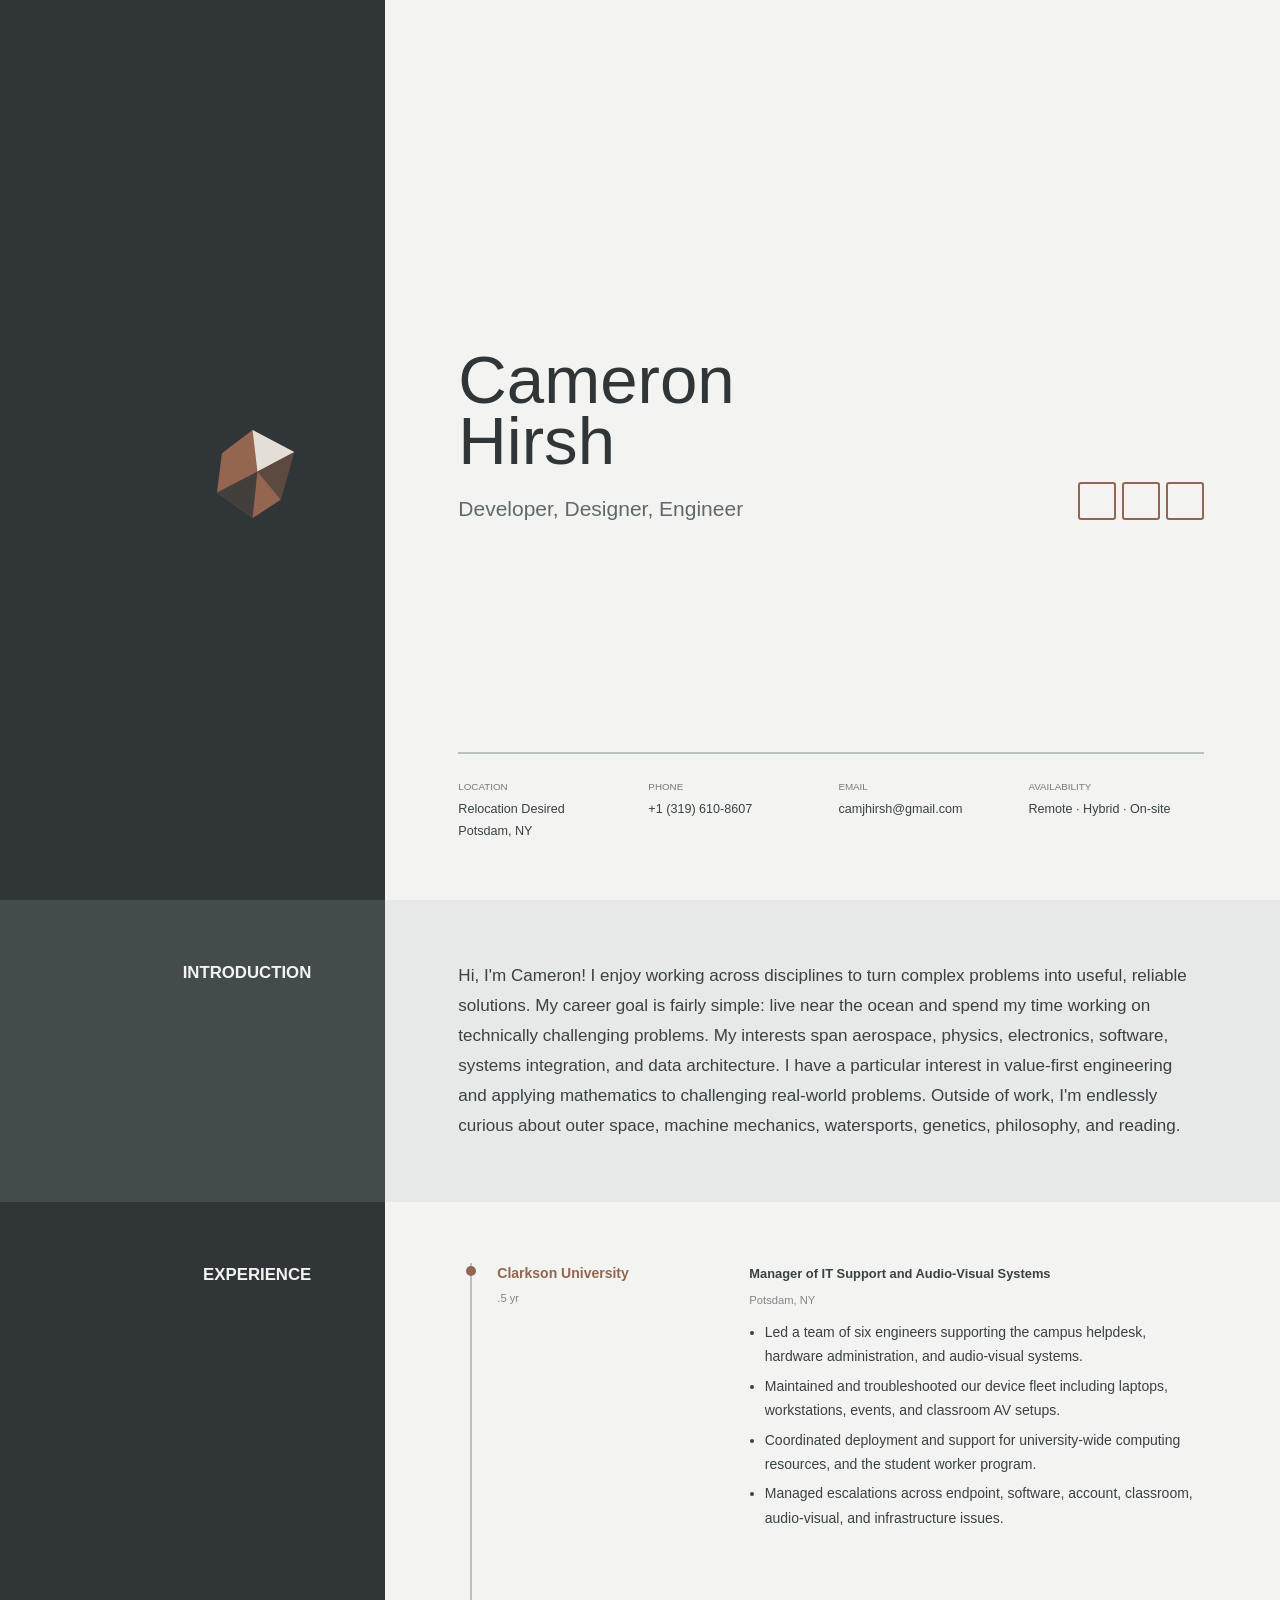
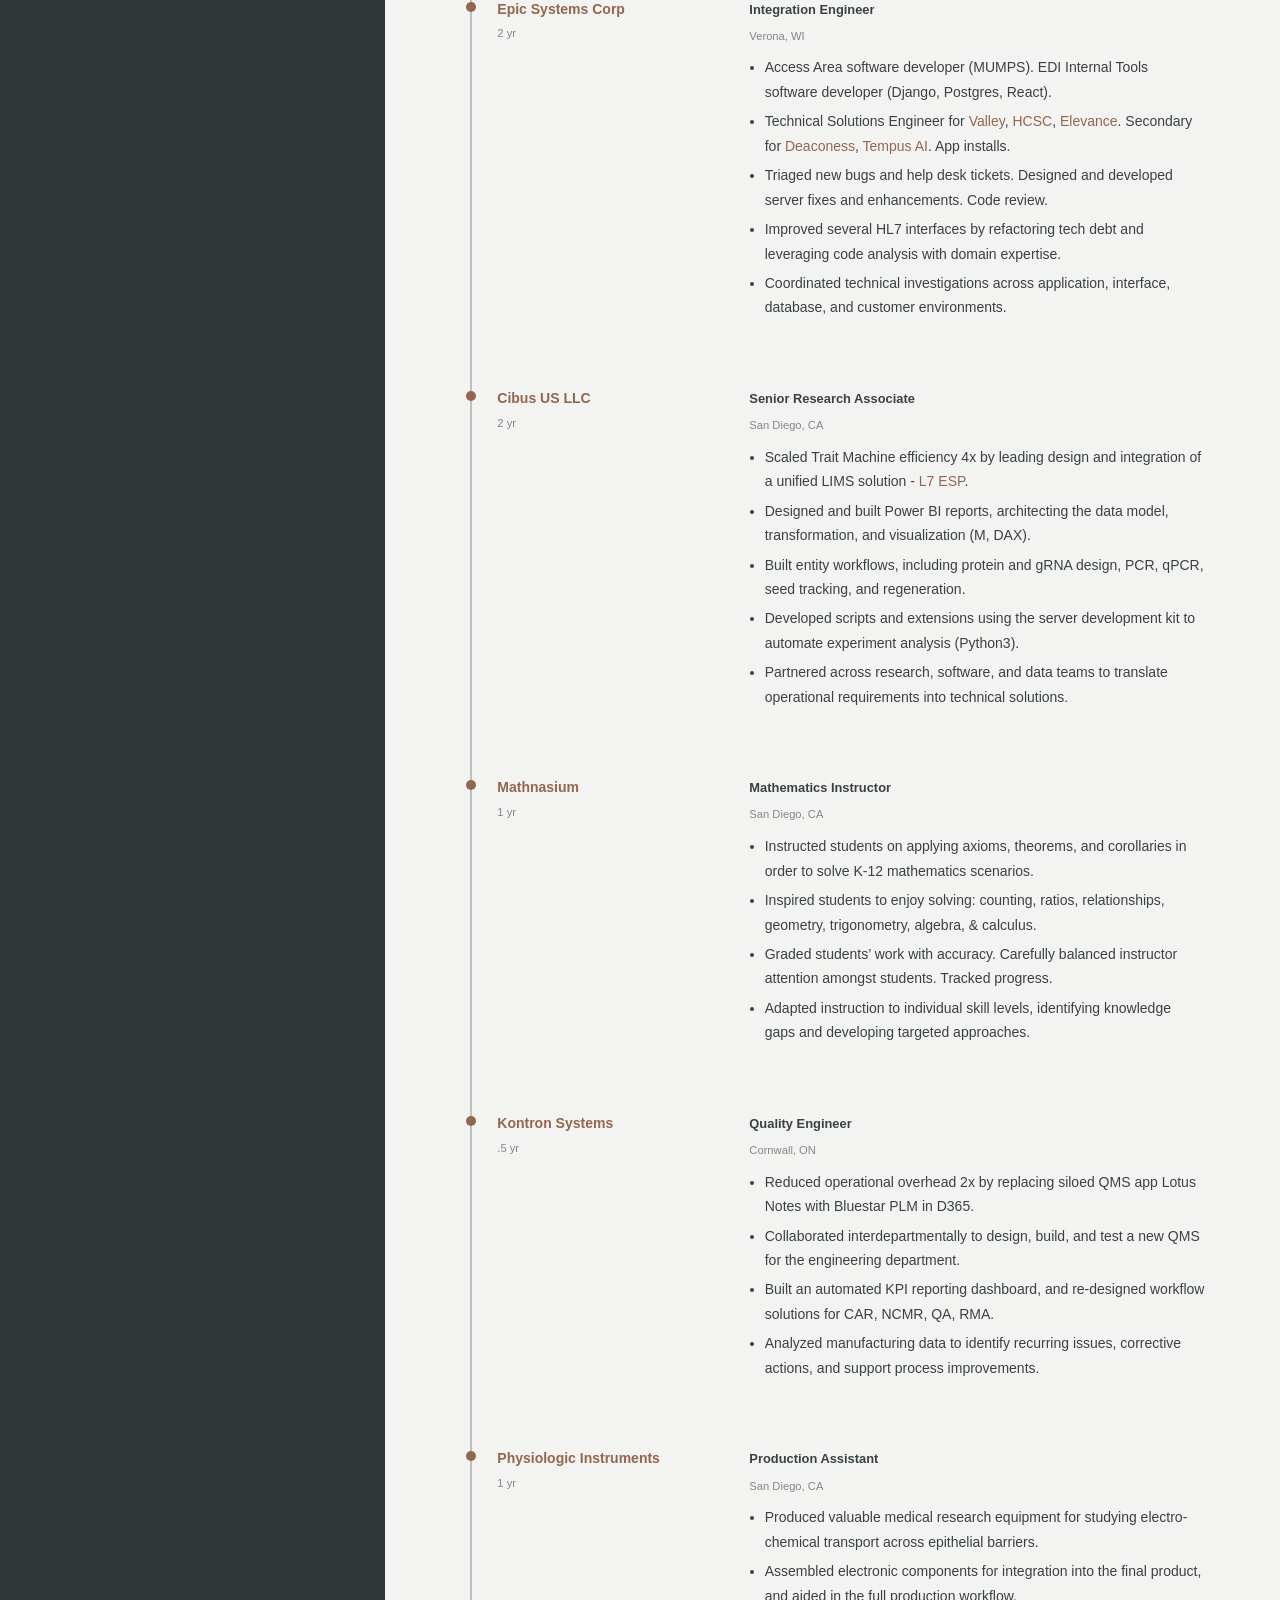
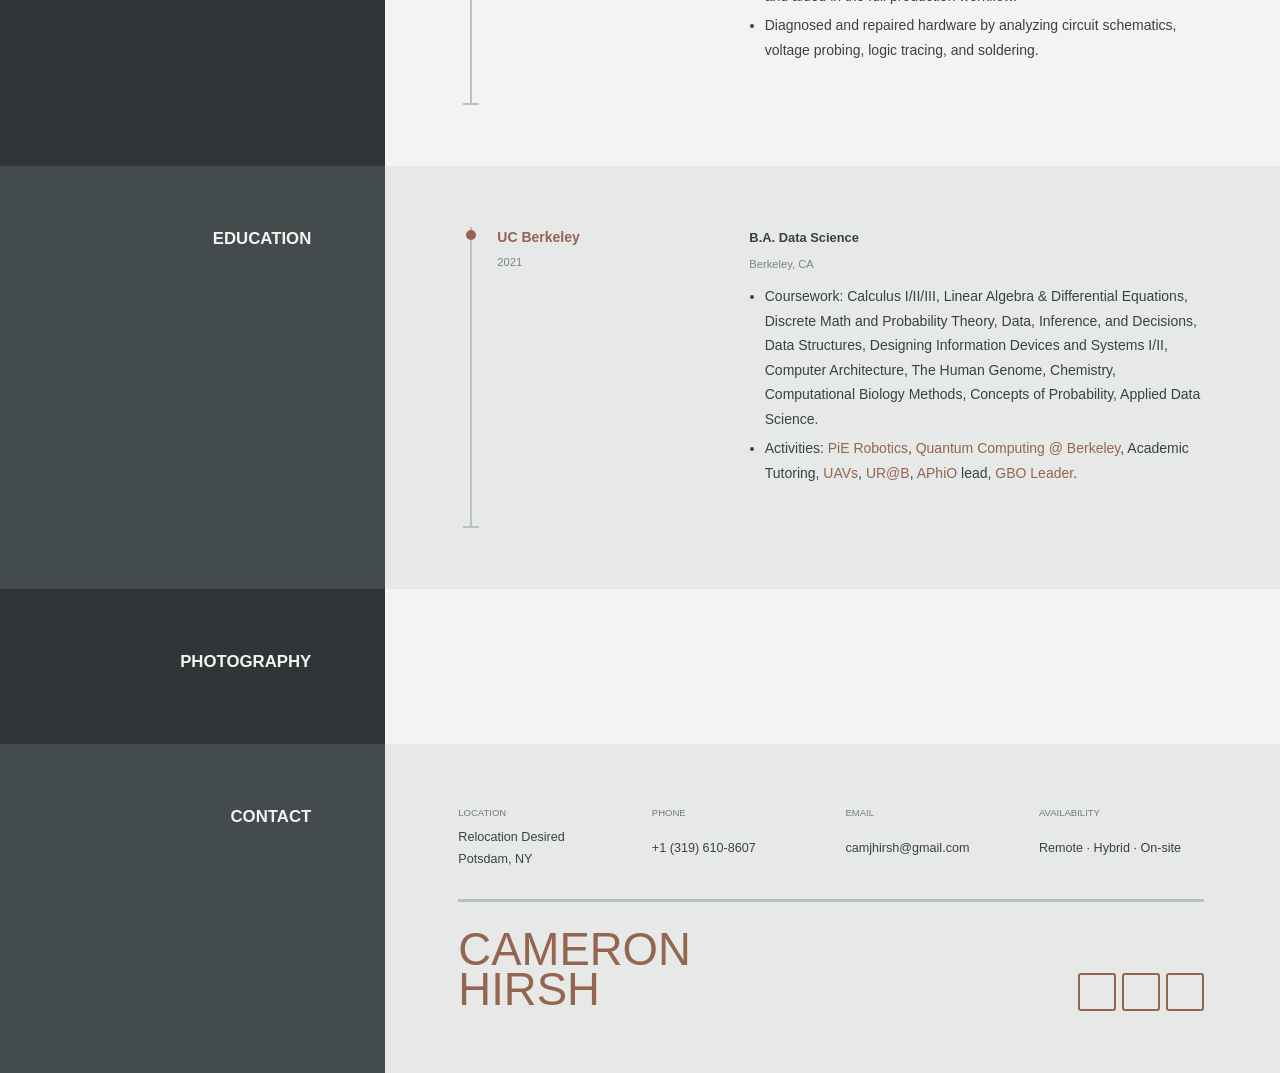
==== assets/html/gallery.html @ 66563b84 "refactor and restructure the codebase to simplify and streamline the repo layout" ====
<!doctype html>
<html lang="en">
    <head>
        <meta charset="utf-8">
        <meta name="viewport" content="width=device-width, initial-scale=1">
        <meta http-equiv="refresh" content="0; url=../../index.html#photography">
        <meta name="description" content="Photography | Cameron Hirsh">
        <title>Photography | Cameron Hirsh</title>

        <link href="https://fonts.googleapis.com/css?family=Lato:300,400,700,900&display=swap" rel="stylesheet">
        <link rel="stylesheet" href="../plugins/font-awesome/css/fontawesome.min.css">
        <link rel="stylesheet" href="../plugins/font-awesome/css/solid.min.css">
        <link rel="stylesheet" href="../plugins/nivo-lightbox/nivo-lightbox.css">
        <link rel="stylesheet" href="../plugins/nivo-lightbox/themes/default/default.css">
        <link rel="stylesheet" href="../css/style.css">

        <script src="../js/jquery.min.js"></script>
        <script src="../js/dense.js"></script>
        <script src="../plugins/nivo-lightbox/nivo-lightbox.min.js"></script>
        <script src="../js/scrollreveal.min.js"></script>
        <script src="../js/main.js"></script>
    </head>

    <body>
        <p><a href="../../index.html#photography">View the photos on the main page.</a></p>
        <!-- The standalone gallery is retired; photos now appear on the main page.
        <div class="c-preloader  js-preloader">
            <div class="c-preloader__spinner  t-preloader__spinner"></div>
        </div>

        <main class="c-main-container  js-main-container">
            <header class="c-gallery__header">
                <div class="c-gallery__header-inner">
                    <a href="../../index.html" class="a-header  c-gallery__back" data-page-transition aria-label="Back to main page" title="Back to main page">
                        <i class="fas fa-arrow-left" aria-hidden="true"></i>
                    </a>
                    <h1 class="a-header  c-gallery__title">Photo Gallery</h1>
                </div>
            </header>

            <div class="c-gallery__body">
                <div class="c-gallery__grid">
                </div>
                <hr class="c-gallery__divider">
            </div>
        </main>
        <script>
            (function() {
                var gallery = document.querySelector('.c-gallery__grid');
                var photoNumber = 1;

                function loadNextPhoto() {
                    var source = '../images/' + photoNumber + '.jpg';
                    var image = new Image();

                    image.onload = function() {
                        var figure = document.createElement('figure');
                        var link = document.createElement('a');

                        figure.className = 'a-gallery  c-gallery__photo';
                        link.className = 'js-lightbox';
                        link.href = source;
                        link.setAttribute('data-lightbox-gallery', 'portfolio');
                        image.alt = 'Photo ' + photoNumber;
                        image.width = 1800;
                        image.height = 1200;
                        image.loading = 'lazy';

                        link.appendChild(image);
                        figure.appendChild(link);
                        gallery.appendChild(figure);

                        photoNumber++;
                        loadNextPhoto();
                    };

                    image.onerror = function() {
                        setup_nivo_lightbox();
                    };

                    image.src = source;
                }

                loadNextPhoto();
            })();
        </script>
        -->
    </body>
</html>
---- assets/css/style.css ----
﻿@charset "UTF-8";
/*! normalize.css v3.0.3 | MIT License | github.com/necolas/normalize.css */
/**
 * 1. Set default font family to sans-serif.
 * 2. Prevent iOS and IE text size adjust after device orientation change,
 *    without disabling user zoom.
 */
html {
  font-family: sans-serif;
  /* 1 */
  -ms-text-size-adjust: 100%;
  /* 2 */
  -webkit-text-size-adjust: 100%;
  /* 2 */
}

/**
 * Remove default margin.
 */
body {
  margin: 0;
}

/* HTML5 display definitions
   ========================================================================== */
/**
 * Correct `block` display not defined for any HTML5 element in IE 8/9.
 * Correct `block` display not defined for `details` or `summary` in IE 10/11
 * and Firefox.
 * Correct `block` display not defined for `main` in IE 11.
 */
article,
aside,
details,
figcaption,
figure,
footer,
header,
main,
menu,
nav,
section,
summary {
  display: block;
}

/**
 * 1. Correct `inline-block` display not defined in IE 8/9.
 * 2. Normalize vertical alignment of `progress` in Chrome, Firefox, and Opera.
 */
audio,
canvas,
progress,
video {
  display: inline-block;
  /* 1 */
  vertical-align: baseline;
  /* 2 */
}

/**
 * Prevent modern browsers from displaying `audio` without controls.
 * Remove excess height in iOS 5 devices.
 */
audio:not([controls]) {
  display: none;
  height: 0;
}

/**
 * Address `[hidden]` styling not present in IE 8/9/10.
 * Hide the `template` element in IE 8/9/10/11, Safari, and Firefox < 22.
 */
[hidden],
template {
  display: none;
}

/* Links
   ========================================================================== */
/**
 * Remove the gray background color from active links in IE 10.
 */
a {
  background-color: transparent;
}

/**
 * Improve readability of focused elements when they are also in an
 * active/hover state.
 */
a:active,
a:hover {
  outline: 0;
}

/* Text-level semantics
   ========================================================================== */
/**
 * Address styling not present in IE 8/9/10/11, Safari, and Chrome.
 */
abbr[title] {
  border-bottom: 1px dotted;
}

/**
 * Address style set to `bolder` in Firefox 4+, Safari, and Chrome.
 */
b,
strong {
  font-weight: bold;
}

/**
 * Address styling not present in Safari and Chrome.
 */
dfn {
  font-style: italic;
}

/**
 * Address variable `h1` font-size and margin within `section` and `article`
 * contexts in Firefox 4+, Safari, and Chrome.
 */
h1 {
  font-size: 2em;
  margin: 0.67em 0;
}

/**
 * Address styling not present in IE 8/9.
 */
mark {
  background: #ff0;
  color: #000;
}

/**
 * Address inconsistent and variable font size in all browsers.
 */
small {
  font-size: 80%;
}

/**
 * Prevent `sub` and `sup` affecting `line-height` in all browsers.
 */
sub,
sup {
  font-size: 75%;
  line-height: 0;
  position: relative;
  vertical-align: baseline;
}

sup {
  top: -0.5em;
}

sub {
  bottom: -0.25em;
}

/* Embedded content
   ========================================================================== */
/**
 * Remove border when inside `a` element in IE 8/9/10.
 */
img {
  border: 0;
}

/**
 * Correct overflow not hidden in IE 9/10/11.
 */
svg:not(:root) {
  overflow: hidden;
}

/* Grouping content
   ========================================================================== */
/**
 * Address margin not present in IE 8/9 and Safari.
 */
figure {
  margin: 1em 40px;
}

/**
 * Address differences between Firefox and other browsers.
 */
hr {
  box-sizing: content-box;
  height: 0;
}

/**
 * Contain overflow in all browsers.
 */
pre {
  overflow: auto;
}

/**
 * Address odd `em`-unit font size rendering in all browsers.
 */
code,
kbd,
pre,
samp {
  font-family: monospace, monospace;
  font-size: 1em;
}

/* Forms
   ========================================================================== */
/**
 * Known limitation: by default, Chrome and Safari on OS X allow very limited
 * styling of `select`, unless a `border` property is set.
 */
/**
 * 1. Correct color not being inherited.
 *    Known issue: affects color of disabled elements.
 * 2. Correct font properties not being inherited.
 * 3. Address margins set differently in Firefox 4+, Safari, and Chrome.
 */
button,
input,
optgroup,
select,
textarea {
  color: inherit;
  /* 1 */
  font: inherit;
  /* 2 */
  margin: 0;
  /* 3 */
}

/**
 * Address `overflow` set to `hidden` in IE 8/9/10/11.
 */
button {
  overflow: visible;
}

/**
 * Address inconsistent `text-transform` inheritance for `button` and `select`.
 * All other form control elements do not inherit `text-transform` values.
 * Correct `button` style inheritance in Firefox, IE 8/9/10/11, and Opera.
 * Correct `select` style inheritance in Firefox.
 */
button,
select {
  text-transform: none;
}

/**
 * 1. Avoid the WebKit bug in Android 4.0.* where (2) destroys native `audio`
 *    and `video` controls.
 * 2. Correct inability to style clickable `input` types in iOS.
 * 3. Improve usability and consistency of cursor style between image-type
 *    `input` and others.
 */
button,
html input[type="button"],
input[type="reset"],
input[type="submit"] {
  -webkit-appearance: button;
  /* 2 */
  cursor: pointer;
  /* 3 */
}

/**
 * Re-set default cursor for disabled elements.
 */
button[disabled],
html input[disabled] {
  cursor: default;
}

/**
 * Remove inner padding and border in Firefox 4+.
 */
button::-moz-focus-inner,
input::-moz-focus-inner {
  border: 0;
  padding: 0;
}

/**
 * Address Firefox 4+ setting `line-height` on `input` using `!important` in
 * the UA stylesheet.
 */
input {
  line-height: normal;
}

/**
 * It's recommended that you don't attempt to style these elements.
 * Firefox's implementation doesn't respect box-sizing, padding, or width.
 *
 * 1. Address box sizing set to `content-box` in IE 8/9/10.
 * 2. Remove excess padding in IE 8/9/10.
 */
input[type="checkbox"],
input[type="radio"] {
  box-sizing: border-box;
  /* 1 */
  padding: 0;
  /* 2 */
}

/**
 * Fix the cursor style for Chrome's increment/decrement buttons. For certain
 * `font-size` values of the `input`, it causes the cursor style of the
 * decrement button to change from `default` to `text`.
 */
input[type="number"]::-webkit-inner-spin-button,
input[type="number"]::-webkit-outer-spin-button {
  height: auto;
}

/**
 * 1. Address `appearance` set to `searchfield` in Safari and Chrome.
 * 2. Address `box-sizing` set to `border-box` in Safari and Chrome.
 */
input[type="search"] {
  -webkit-appearance: textfield;
  /* 1 */
  box-sizing: content-box;
  /* 2 */
}

/**
 * Remove inner padding and search cancel button in Safari and Chrome on OS X.
 * Safari (but not Chrome) clips the cancel button when the search input has
 * padding (and `textfield` appearance).
 */
input[type="search"]::-webkit-search-cancel-button,
input[type="search"]::-webkit-search-decoration {
  -webkit-appearance: none;
}

/**
 * Define consistent border, margin, and padding.
 */
fieldset {
  border: 1px solid #c0c0c0;
  margin: 0 2px;
  padding: 0.35em 0.625em 0.75em;
}

/**
 * 1. Correct `color` not being inherited in IE 8/9/10/11.
 * 2. Remove padding so people aren't caught out if they zero out fieldsets.
 */
legend {
  border: 0;
  /* 1 */
  padding: 0;
  /* 2 */
}

/**
 * Remove default vertical scrollbar in IE 8/9/10/11.
 */
textarea {
  overflow: auto;
}

/**
 * Don't inherit the `font-weight` (applied by a rule above).
 * NOTE: the default cannot safely be changed in Chrome and Safari on OS X.
 */
optgroup {
  font-weight: bold;
}

/* Tables
   ========================================================================== */
/**
 * Remove most spacing between table cells.
 */
table {
  border-collapse: collapse;
  border-spacing: 0;
}

td,
th {
  padding: 0;
}

body,
h1, h2, h3, h4, h5, h6,
p,
blockquote,
pre,
dl, dd,
ol, ul,
form, fieldset, legend,
figure,
table, th, td, caption,
hr {
  margin: 0;
  padding: 0;
}

abbr[title],
dfn[title] {
  cursor: help;
}

address {
  font-style: normal;
}

ol ol,
ul ul,
ol ul,
ul ol {
  margin-bottom: 0;
}

img {
  font-style: italic;
  vertical-align: middle;
}

label {
  display: inline-block;
}

input,
button,
select,
textarea {
  line-height: inherit;
  border-radius: 0;
}

textarea {
  resize: vertical;
}

fieldset {
  min-width: 0;
  border: 0;
}

legend {
  display: block;
  width: 100%;
  line-height: inherit;
}

input[type="search"] {
  box-sizing: inherit;
  -webkit-appearance: none;
}

html {
  box-sizing: border-box;
}

*,
*::before,
*::after {
  box-sizing: inherit;
}

h1, h2, h3, h4, h5, h6,
p,
ul, ol,
dl,
blockquote,
address,
hr,
table,
fieldset,
figure,
pre,
.c-progress-bar {
  margin-bottom: 0.55rem;
}

html {
  font-size: 14px;
  min-height: 100%;
  -webkit-text-size-adjust: 100%;
  -ms-text-size-adjust: 100%;
  -moz-osx-font-smoothing: grayscale;
  -webkit-font-smoothing: antialiased;
}

body {
  font-size: 1rem;
  font-family: Lato, "Helvetica Neue", Helvetica, Arial, sans-serif;
  line-height: 1.75;
  color: #333;
  background: #fff;
}

html,
body {
  height: 100%;
}

body {
  font-weight: 400;
  -webkit-font-smoothing: subpixel-antialiased;
}

h1,
h2,
h3, .c-number,
h4,
h5,
h6 {
  font-family: Lato, "Helvetica Neue", Helvetica, Arial, sans-serif;
  font-weight: 600;
}

h1 small,
h2 small,
h3 small, .c-number small,
h4 small,
h5 small,
h6 small {
  font-weight: 400;
  font-size: .7em;
}

h2,
h3, .c-number {
  font-size: 1.2rem;
  line-height: 1.45;
  text-transform: uppercase;
}

a {
  text-decoration: none;
}

hr {
  height: 2px;
  color: #ccc;
  background: #ccc;
  font-size: 0;
  border: 0;
}

[dir=rtl] ul, [dir=rtl]
ol, [dir=rtl]
dd {
  margin-right: 3.5rem;
}

img {
  max-width: 100%;
}

img[width],
img[height] {
  max-width: none;
}

.o-list-bare,
.c-social-buttons,
.c-clients {
  margin-left: 0;
  padding: 0;
  list-style: none;
}

[dir=rtl] .o-list-bare,
[dir=rtl] .c-social-buttons,
[dir=rtl] .c-clients {
  margin-right: 0;
}

.o-list-inline {
  margin-left: 0;
  padding: 0;
  list-style: none;
}

.o-list-inline > li {
  display: inline-block;
}

[dir=rtl] .o-list-inline {
  margin-right: 0;
}

.o-media {
  display: -ms-flexbox;
  display: flex;
  -ms-flex-align: start;
      align-items: flex-start;
}

.o-media__figure {
  margin-right: 1rem;
}

.o-media__body {
  -ms-flex: 1;
      flex: 1;
}

.o-media__body,
.o-media__body :last-child {
  margin-bottom: 0;
}

.o-media--reverse > .o-media__figure {
  -ms-flex-order: 1;
      order: 1;
  margin-left: 1rem;
  margin-right: 0;
}

.o-media--flush > .o-media__figure {
  margin-left: 0;
  margin-right: 0;
}

.o-media__block > .o-media__figure {
  margin-left: 0;
  margin-right: 0;
  width: 2.8rem;
}

.o-container {
  max-width: 1276px;
  margin: 0 auto;
}

.o-content {
  padding-bottom: 1.75rem;
}

.o-content__body,
.o-content__body :last-child {
  margin-bottom: 0;
  text-transform: none;
}

@media (min-width: 760px) {
  .o-content {
    padding-bottom: 1.75rem;
  }
}

@media (min-width: 1200px) {
  .o-content {
    padding-bottom: 2.7125rem;
  }
}

.o-grid {
  display: -ms-flexbox;
  display: flex;
  -ms-flex-flow: row wrap;
      flex-flow: row wrap;
  margin-right: -3.5rem;
  position: relative;
}

.o-grid--gallery {
  margin-right: -1.75rem;
  margin-bottom: -1.75rem;
}

.o-grid--gallery [class*="o-grid__col"] {
  padding-right: 1.75rem;
  margin-bottom: 1.75rem;
}

[class*="o-grid__col"] {
  width: 100%;
  padding-right: 3.5rem;
  margin-bottom: 0;
}

.o-grid__col-xs-1 {
  -ms-flex: 0 0 auto;
      flex: 0 0 auto;
  width: calc(99.999999% * 0.08333);
}

.o-grid__col-xs-1:nth-child(1n){
  margin-right: 0;
  margin-left: 0;
}

.o-grid__col-xs-1:last-child{
  margin-right: 0;
}

.o-grid__col-xs-1:nth-child(0n){
  margin-right: 0;
  margin-left: auto;
}

.o-grid__col-xs-2 {
  -ms-flex: 0 0 auto;
      flex: 0 0 auto;
  width: calc(99.999999% * 0.16667);
}

.o-grid__col-xs-2:nth-child(1n){
  margin-right: 0;
  margin-left: 0;
}

.o-grid__col-xs-2:last-child{
  margin-right: 0;
}

.o-grid__col-xs-2:nth-child(0n){
  margin-right: 0;
  margin-left: auto;
}

.o-grid__col-xs-3 {
  -ms-flex: 0 0 auto;
      flex: 0 0 auto;
  width: calc(99.999999% * 0.25);
}

.o-grid__col-xs-3:nth-child(1n){
  margin-right: 0;
  margin-left: 0;
}

.o-grid__col-xs-3:last-child{
  margin-right: 0;
}

.o-grid__col-xs-3:nth-child(0n){
  margin-right: 0;
  margin-left: auto;
}

.o-grid__col-xs-4 {
  -ms-flex: 0 0 auto;
      flex: 0 0 auto;
  width: calc(99.999999% * 0.33333);
}

.o-grid__col-xs-4:nth-child(1n){
  margin-right: 0;
  margin-left: 0;
}

.o-grid__col-xs-4:last-child{
  margin-right: 0;
}

.o-grid__col-xs-4:nth-child(0n){
  margin-right: 0;
  margin-left: auto;
}

.o-grid__col-xs-5 {
  -ms-flex: 0 0 auto;
      flex: 0 0 auto;
  width: calc(99.999999% * 0.41667);
}

.o-grid__col-xs-5:nth-child(1n){
  margin-right: 0;
  margin-left: 0;
}

.o-grid__col-xs-5:last-child{
  margin-right: 0;
}

.o-grid__col-xs-5:nth-child(0n){
  margin-right: 0;
  margin-left: auto;
}

.o-grid__col-xs-6 {
  -ms-flex: 0 0 auto;
      flex: 0 0 auto;
  width: calc(99.999999% * 0.5);
}

.o-grid__col-xs-6:nth-child(1n){
  margin-right: 0;
  margin-left: 0;
}

.o-grid__col-xs-6:last-child{
  margin-right: 0;
}

.o-grid__col-xs-6:nth-child(0n){
  margin-right: 0;
  margin-left: auto;
}

.o-grid__col-xs-7 {
  -ms-flex: 0 0 auto;
      flex: 0 0 auto;
  width: calc(99.999999% * 0.58333);
}

.o-grid__col-xs-7:nth-child(1n){
  margin-right: 0;
  margin-left: 0;
}

.o-grid__col-xs-7:last-child{
  margin-right: 0;
}

.o-grid__col-xs-7:nth-child(0n){
  margin-right: 0;
  margin-left: auto;
}

.o-grid__col-xs-8 {
  -ms-flex: 0 0 auto;
      flex: 0 0 auto;
  width: calc(99.999999% * 0.66667);
}

.o-grid__col-xs-8:nth-child(1n){
  margin-right: 0;
  margin-left: 0;
}

.o-grid__col-xs-8:last-child{
  margin-right: 0;
}

.o-grid__col-xs-8:nth-child(0n){
  margin-right: 0;
  margin-left: auto;
}

.o-grid__col-xs-9 {
  -ms-flex: 0 0 auto;
      flex: 0 0 auto;
  width: calc(99.999999% * 0.75);
}

.o-grid__col-xs-9:nth-child(1n){
  margin-right: 0;
  margin-left: 0;
}

.o-grid__col-xs-9:last-child{
  margin-right: 0;
}

.o-grid__col-xs-9:nth-child(0n){
  margin-right: 0;
  margin-left: auto;
}

.o-grid__col-xs-10 {
  -ms-flex: 0 0 auto;
      flex: 0 0 auto;
  width: calc(99.999999% * 0.83333);
}

.o-grid__col-xs-10:nth-child(1n){
  margin-right: 0;
  margin-left: 0;
}

.o-grid__col-xs-10:last-child{
  margin-right: 0;
}

.o-grid__col-xs-10:nth-child(0n){
  margin-right: 0;
  margin-left: auto;
}

.o-grid__col-xs-11 {
  -ms-flex: 0 0 auto;
      flex: 0 0 auto;
  width: calc(99.999999% * 0.91667);
}

.o-grid__col-xs-11:nth-child(1n){
  margin-right: 0;
  margin-left: 0;
}

.o-grid__col-xs-11:last-child{
  margin-right: 0;
}

.o-grid__col-xs-11:nth-child(0n){
  margin-right: 0;
  margin-left: auto;
}

.o-grid__col-xs-12 {
  -ms-flex: 0 0 auto;
      flex: 0 0 auto;
  width: calc(99.999999% * 1);
}

.o-grid__col-xs-12:nth-child(1n){
  margin-right: 0;
  margin-left: 0;
}

.o-grid__col-xs-12:last-child{
  margin-right: 0;
}

.o-grid__col-xs-12:nth-child(0n){
  margin-right: 0;
  margin-left: auto;
}

@media (min-width: 600px) {
  .o-grid__col-sm-1 {
    -ms-flex: 0 0 auto;
        flex: 0 0 auto;
    width: calc(99.999999% * 0.08333);
  }
  .o-grid__col-sm-1:nth-child(1n){
    margin-right: 0;
    margin-left: 0;
  }
  .o-grid__col-sm-1:last-child{
    margin-right: 0;
  }
  .o-grid__col-sm-1:nth-child(0n){
    margin-right: 0;
    margin-left: auto;
  }
  .o-grid__col-sm-2 {
    -ms-flex: 0 0 auto;
        flex: 0 0 auto;
    width: calc(99.999999% * 0.16667);
  }
  .o-grid__col-sm-2:nth-child(1n){
    margin-right: 0;
    margin-left: 0;
  }
  .o-grid__col-sm-2:last-child{
    margin-right: 0;
  }
  .o-grid__col-sm-2:nth-child(0n){
    margin-right: 0;
    margin-left: auto;
  }
  .o-grid__col-sm-3 {
    -ms-flex: 0 0 auto;
        flex: 0 0 auto;
    width: calc(99.999999% * 0.25);
  }
  .o-grid__col-sm-3:nth-child(1n){
    margin-right: 0;
    margin-left: 0;
  }
  .o-grid__col-sm-3:last-child{
    margin-right: 0;
  }
  .o-grid__col-sm-3:nth-child(0n){
    margin-right: 0;
    margin-left: auto;
  }
  .o-grid__col-sm-4 {
    -ms-flex: 0 0 auto;
        flex: 0 0 auto;
    width: calc(99.999999% * 0.33333);
  }
  .o-grid__col-sm-4:nth-child(1n){
    margin-right: 0;
    margin-left: 0;
  }
  .o-grid__col-sm-4:last-child{
    margin-right: 0;
  }
  .o-grid__col-sm-4:nth-child(0n){
    margin-right: 0;
    margin-left: auto;
  }
  .o-grid__col-sm-5 {
    -ms-flex: 0 0 auto;
        flex: 0 0 auto;
    width: calc(99.999999% * 0.41667);
  }
  .o-grid__col-sm-5:nth-child(1n){
    margin-right: 0;
    margin-left: 0;
  }
  .o-grid__col-sm-5:last-child{
    margin-right: 0;
  }
  .o-grid__col-sm-5:nth-child(0n){
    margin-right: 0;
    margin-left: auto;
  }
  .o-grid__col-sm-6 {
    -ms-flex: 0 0 auto;
        flex: 0 0 auto;
    width: calc(99.999999% * 0.5);
  }
  .o-grid__col-sm-6:nth-child(1n){
    margin-right: 0;
    margin-left: 0;
  }
  .o-grid__col-sm-6:last-child{
    margin-right: 0;
  }
  .o-grid__col-sm-6:nth-child(0n){
    margin-right: 0;
    margin-left: auto;
  }
  .o-grid__col-sm-7 {
    -ms-flex: 0 0 auto;
        flex: 0 0 auto;
    width: calc(99.999999% * 0.58333);
  }
  .o-grid__col-sm-7:nth-child(1n){
    margin-right: 0;
    margin-left: 0;
  }
  .o-grid__col-sm-7:last-child{
    margin-right: 0;
  }
  .o-grid__col-sm-7:nth-child(0n){
    margin-right: 0;
    margin-left: auto;
  }
  .o-grid__col-sm-8 {
    -ms-flex: 0 0 auto;
        flex: 0 0 auto;
    width: calc(99.999999% * 0.66667);
  }
  .o-grid__col-sm-8:nth-child(1n){
    margin-right: 0;
    margin-left: 0;
  }
  .o-grid__col-sm-8:last-child{
    margin-right: 0;
  }
  .o-grid__col-sm-8:nth-child(0n){
    margin-right: 0;
    margin-left: auto;
  }
  .o-grid__col-sm-9 {
    -ms-flex: 0 0 auto;
        flex: 0 0 auto;
    width: calc(99.999999% * 0.75);
  }
  .o-grid__col-sm-9:nth-child(1n){
    margin-right: 0;
    margin-left: 0;
  }
  .o-grid__col-sm-9:last-child{
    margin-right: 0;
  }
  .o-grid__col-sm-9:nth-child(0n){
    margin-right: 0;
    margin-left: auto;
  }
  .o-grid__col-sm-10 {
    -ms-flex: 0 0 auto;
        flex: 0 0 auto;
    width: calc(99.999999% * 0.83333);
  }
  .o-grid__col-sm-10:nth-child(1n){
    margin-right: 0;
    margin-left: 0;
  }
  .o-grid__col-sm-10:last-child{
    margin-right: 0;
  }
  .o-grid__col-sm-10:nth-child(0n){
    margin-right: 0;
    margin-left: auto;
  }
  .o-grid__col-sm-11 {
    -ms-flex: 0 0 auto;
        flex: 0 0 auto;
    width: calc(99.999999% * 0.91667);
  }
  .o-grid__col-sm-11:nth-child(1n){
    margin-right: 0;
    margin-left: 0;
  }
  .o-grid__col-sm-11:last-child{
    margin-right: 0;
  }
  .o-grid__col-sm-11:nth-child(0n){
    margin-right: 0;
    margin-left: auto;
  }
  .o-grid__col-sm-12 {
    -ms-flex: 0 0 auto;
        flex: 0 0 auto;
    width: calc(99.999999% * 1);
  }
  .o-grid__col-sm-12:nth-child(1n){
    margin-right: 0;
    margin-left: 0;
  }
  .o-grid__col-sm-12:last-child{
    margin-right: 0;
  }
  .o-grid__col-sm-12:nth-child(0n){
    margin-right: 0;
    margin-left: auto;
  }
}

@media (min-width: 760px) {
  .o-grid__col-md-1 {
    -ms-flex: 0 0 auto;
        flex: 0 0 auto;
    width: calc(99.999999% * 0.08333);
  }
  .o-grid__col-md-1:nth-child(1n){
    margin-right: 0;
    margin-left: 0;
  }
  .o-grid__col-md-1:last-child{
    margin-right: 0;
  }
  .o-grid__col-md-1:nth-child(0n){
    margin-right: 0;
    margin-left: auto;
  }
  .o-grid__col-md-2 {
    -ms-flex: 0 0 auto;
        flex: 0 0 auto;
    width: calc(99.999999% * 0.16667);
  }
  .o-grid__col-md-2:nth-child(1n){
    margin-right: 0;
    margin-left: 0;
  }
  .o-grid__col-md-2:last-child{
    margin-right: 0;
  }
  .o-grid__col-md-2:nth-child(0n){
    margin-right: 0;
    margin-left: auto;
  }
  .o-grid__col-md-3 {
    -ms-flex: 0 0 auto;
        flex: 0 0 auto;
    width: calc(99.999999% * 0.25);
  }
  .o-grid__col-md-3:nth-child(1n){
    margin-right: 0;
    margin-left: 0;
  }
  .o-grid__col-md-3:last-child{
    margin-right: 0;
  }
  .o-grid__col-md-3:nth-child(0n){
    margin-right: 0;
    margin-left: auto;
  }
  .o-grid__col-md-4 {
    -ms-flex: 0 0 auto;
        flex: 0 0 auto;
    width: calc(99.999999% * 0.33333);
  }
  .o-grid__col-md-4:nth-child(1n){
    margin-right: 0;
    margin-left: 0;
  }
  .o-grid__col-md-4:last-child{
    margin-right: 0;
  }
  .o-grid__col-md-4:nth-child(0n){
    margin-right: 0;
    margin-left: auto;
  }
  .o-grid__col-md-5 {
    -ms-flex: 0 0 auto;
        flex: 0 0 auto;
    width: calc(99.999999% * 0.41667);
  }
  .o-grid__col-md-5:nth-child(1n){
    margin-right: 0;
    margin-left: 0;
  }
  .o-grid__col-md-5:last-child{
    margin-right: 0;
  }
  .o-grid__col-md-5:nth-child(0n){
    margin-right: 0;
    margin-left: auto;
  }
  .o-grid__col-md-6 {
    -ms-flex: 0 0 auto;
        flex: 0 0 auto;
    width: calc(99.999999% * 0.5);
  }
  .o-grid__col-md-6:nth-child(1n){
    margin-right: 0;
    margin-left: 0;
  }
  .o-grid__col-md-6:last-child{
    margin-right: 0;
  }
  .o-grid__col-md-6:nth-child(0n){
    margin-right: 0;
    margin-left: auto;
  }
  .o-grid__col-md-7 {
    -ms-flex: 0 0 auto;
        flex: 0 0 auto;
    width: calc(99.999999% * 0.58333);
  }
  .o-grid__col-md-7:nth-child(1n){
    margin-right: 0;
    margin-left: 0;
  }
  .o-grid__col-md-7:last-child{
    margin-right: 0;
  }
  .o-grid__col-md-7:nth-child(0n){
    margin-right: 0;
    margin-left: auto;
  }
  .o-grid__col-md-8 {
    -ms-flex: 0 0 auto;
        flex: 0 0 auto;
    width: calc(99.999999% * 0.66667);
  }
  .o-grid__col-md-8:nth-child(1n){
    margin-right: 0;
    margin-left: 0;
  }
  .o-grid__col-md-8:last-child{
    margin-right: 0;
  }
  .o-grid__col-md-8:nth-child(0n){
    margin-right: 0;
    margin-left: auto;
  }
  .o-grid__col-md-9 {
    -ms-flex: 0 0 auto;
        flex: 0 0 auto;
    width: calc(99.999999% * 0.75);
  }
  .o-grid__col-md-9:nth-child(1n){
    margin-right: 0;
    margin-left: 0;
  }
  .o-grid__col-md-9:last-child{
    margin-right: 0;
  }
  .o-grid__col-md-9:nth-child(0n){
    margin-right: 0;
    margin-left: auto;
  }
  .o-grid__col-md-10 {
    -ms-flex: 0 0 auto;
        flex: 0 0 auto;
    width: calc(99.999999% * 0.83333);
  }
  .o-grid__col-md-10:nth-child(1n){
    margin-right: 0;
    margin-left: 0;
  }
  .o-grid__col-md-10:last-child{
    margin-right: 0;
  }
  .o-grid__col-md-10:nth-child(0n){
    margin-right: 0;
    margin-left: auto;
  }
  .o-grid__col-md-11 {
    -ms-flex: 0 0 auto;
        flex: 0 0 auto;
    width: calc(99.999999% * 0.91667);
  }
  .o-grid__col-md-11:nth-child(1n){
    margin-right: 0;
    margin-left: 0;
  }
  .o-grid__col-md-11:last-child{
    margin-right: 0;
  }
  .o-grid__col-md-11:nth-child(0n){
    margin-right: 0;
    margin-left: auto;
  }
  .o-grid__col-md-12 {
    -ms-flex: 0 0 auto;
        flex: 0 0 auto;
    width: calc(99.999999% * 1);
  }
  .o-grid__col-md-12:nth-child(1n){
    margin-right: 0;
    margin-left: 0;
  }
  .o-grid__col-md-12:last-child{
    margin-right: 0;
  }
  .o-grid__col-md-12:nth-child(0n){
    margin-right: 0;
    margin-left: auto;
  }
}

@media (min-width: 1024px) {
  .o-grid__col-lg-1 {
    -ms-flex: 0 0 auto;
        flex: 0 0 auto;
    width: calc(99.999999% * 0.08333);
  }
  .o-grid__col-lg-1:nth-child(1n){
    margin-right: 0;
    margin-left: 0;
  }
  .o-grid__col-lg-1:last-child{
    margin-right: 0;
  }
  .o-grid__col-lg-1:nth-child(0n){
    margin-right: 0;
    margin-left: auto;
  }
  .o-grid__col-lg-2 {
    -ms-flex: 0 0 auto;
        flex: 0 0 auto;
    width: calc(99.999999% * 0.16667);
  }
  .o-grid__col-lg-2:nth-child(1n){
    margin-right: 0;
    margin-left: 0;
  }
  .o-grid__col-lg-2:last-child{
    margin-right: 0;
  }
  .o-grid__col-lg-2:nth-child(0n){
    margin-right: 0;
    margin-left: auto;
  }
  .o-grid__col-lg-3 {
    -ms-flex: 0 0 auto;
        flex: 0 0 auto;
    width: calc(99.999999% * 0.25);
  }
  .o-grid__col-lg-3:nth-child(1n){
    margin-right: 0;
    margin-left: 0;
  }
  .o-grid__col-lg-3:last-child{
    margin-right: 0;
  }
  .o-grid__col-lg-3:nth-child(0n){
    margin-right: 0;
    margin-left: auto;
  }
  .o-grid__col-lg-4 {
    -ms-flex: 0 0 auto;
        flex: 0 0 auto;
    width: calc(99.999999% * 0.33333);
  }
  .o-grid__col-lg-4:nth-child(1n){
    margin-right: 0;
    margin-left: 0;
  }
  .o-grid__col-lg-4:last-child{
    margin-right: 0;
  }
  .o-grid__col-lg-4:nth-child(0n){
    margin-right: 0;
    margin-left: auto;
  }
  .o-grid__col-lg-5 {
    -ms-flex: 0 0 auto;
        flex: 0 0 auto;
    width: calc(99.999999% * 0.41667);
  }
  .o-grid__col-lg-5:nth-child(1n){
    margin-right: 0;
    margin-left: 0;
  }
  .o-grid__col-lg-5:last-child{
    margin-right: 0;
  }
  .o-grid__col-lg-5:nth-child(0n){
    margin-right: 0;
    margin-left: auto;
  }
  .o-grid__col-lg-6 {
    -ms-flex: 0 0 auto;
        flex: 0 0 auto;
    width: calc(99.999999% * 0.5);
  }
  .o-grid__col-lg-6:nth-child(1n){
    margin-right: 0;
    margin-left: 0;
  }
  .o-grid__col-lg-6:last-child{
    margin-right: 0;
  }
  .o-grid__col-lg-6:nth-child(0n){
    margin-right: 0;
    margin-left: auto;
  }
  .o-grid__col-lg-7 {
    -ms-flex: 0 0 auto;
        flex: 0 0 auto;
    width: calc(99.999999% * 0.58333);
  }
  .o-grid__col-lg-7:nth-child(1n){
    margin-right: 0;
    margin-left: 0;
  }
  .o-grid__col-lg-7:last-child{
    margin-right: 0;
  }
  .o-grid__col-lg-7:nth-child(0n){
    margin-right: 0;
    margin-left: auto;
  }
  .o-grid__col-lg-8 {
    -ms-flex: 0 0 auto;
        flex: 0 0 auto;
    width: calc(99.999999% * 0.66667);
  }
  .o-grid__col-lg-8:nth-child(1n){
    margin-right: 0;
    margin-left: 0;
  }
  .o-grid__col-lg-8:last-child{
    margin-right: 0;
  }
  .o-grid__col-lg-8:nth-child(0n){
    margin-right: 0;
    margin-left: auto;
  }
  .o-grid__col-lg-9 {
    -ms-flex: 0 0 auto;
        flex: 0 0 auto;
    width: calc(99.999999% * 0.75);
  }
  .o-grid__col-lg-9:nth-child(1n){
    margin-right: 0;
    margin-left: 0;
  }
  .o-grid__col-lg-9:last-child{
    margin-right: 0;
  }
  .o-grid__col-lg-9:nth-child(0n){
    margin-right: 0;
    margin-left: auto;
  }
  .o-grid__col-lg-10 {
    -ms-flex: 0 0 auto;
        flex: 0 0 auto;
    width: calc(99.999999% * 0.83333);
  }
  .o-grid__col-lg-10:nth-child(1n){
    margin-right: 0;
    margin-left: 0;
  }
  .o-grid__col-lg-10:last-child{
    margin-right: 0;
  }
  .o-grid__col-lg-10:nth-child(0n){
    margin-right: 0;
    margin-left: auto;
  }
  .o-grid__col-lg-11 {
    -ms-flex: 0 0 auto;
        flex: 0 0 auto;
    width: calc(99.999999% * 0.91667);
  }
  .o-grid__col-lg-11:nth-child(1n){
    margin-right: 0;
    margin-left: 0;
  }
  .o-grid__col-lg-11:last-child{
    margin-right: 0;
  }
  .o-grid__col-lg-11:nth-child(0n){
    margin-right: 0;
    margin-left: auto;
  }
  .o-grid__col-lg-12 {
    -ms-flex: 0 0 auto;
        flex: 0 0 auto;
    width: calc(99.999999% * 1);
  }
  .o-grid__col-lg-12:nth-child(1n){
    margin-right: 0;
    margin-left: 0;
  }
  .o-grid__col-lg-12:last-child{
    margin-right: 0;
  }
  .o-grid__col-lg-12:nth-child(0n){
    margin-right: 0;
    margin-left: auto;
  }
}

@media (min-width: 1200px) {
  .o-grid__col-xl-1 {
    -ms-flex: 0 0 auto;
        flex: 0 0 auto;
    width: calc(99.999999% * 0.08333);
  }
  .o-grid__col-xl-1:nth-child(1n){
    margin-right: 0;
    margin-left: 0;
  }
  .o-grid__col-xl-1:last-child{
    margin-right: 0;
  }
  .o-grid__col-xl-1:nth-child(0n){
    margin-right: 0;
    margin-left: auto;
  }
  .o-grid__col-xl-2 {
    -ms-flex: 0 0 auto;
        flex: 0 0 auto;
    width: calc(99.999999% * 0.16667);
  }
  .o-grid__col-xl-2:nth-child(1n){
    margin-right: 0;
    margin-left: 0;
  }
  .o-grid__col-xl-2:last-child{
    margin-right: 0;
  }
  .o-grid__col-xl-2:nth-child(0n){
    margin-right: 0;
    margin-left: auto;
  }
  .o-grid__col-xl-3 {
    -ms-flex: 0 0 auto;
        flex: 0 0 auto;
    width: calc(99.999999% * 0.25);
  }
  .o-grid__col-xl-3:nth-child(1n){
    margin-right: 0;
    margin-left: 0;
  }
  .o-grid__col-xl-3:last-child{
    margin-right: 0;
  }
  .o-grid__col-xl-3:nth-child(0n){
    margin-right: 0;
    margin-left: auto;
  }
  .o-grid__col-xl-4 {
    -ms-flex: 0 0 auto;
        flex: 0 0 auto;
    width: calc(99.999999% * 0.33333);
  }
  .o-grid__col-xl-4:nth-child(1n){
    margin-right: 0;
    margin-left: 0;
  }
  .o-grid__col-xl-4:last-child{
    margin-right: 0;
  }
  .o-grid__col-xl-4:nth-child(0n){
    margin-right: 0;
    margin-left: auto;
  }
  .o-grid__col-xl-5 {
    -ms-flex: 0 0 auto;
        flex: 0 0 auto;
    width: calc(99.999999% * 0.41667);
  }
  .o-grid__col-xl-5:nth-child(1n){
    margin-right: 0;
    margin-left: 0;
  }
  .o-grid__col-xl-5:last-child{
    margin-right: 0;
  }
  .o-grid__col-xl-5:nth-child(0n){
    margin-right: 0;
    margin-left: auto;
  }
  .o-grid__col-xl-6 {
    -ms-flex: 0 0 auto;
        flex: 0 0 auto;
    width: calc(99.999999% * 0.5);
  }
  .o-grid__col-xl-6:nth-child(1n){
    margin-right: 0;
    margin-left: 0;
  }
  .o-grid__col-xl-6:last-child{
    margin-right: 0;
  }
  .o-grid__col-xl-6:nth-child(0n){
    margin-right: 0;
    margin-left: auto;
  }
  .o-grid__col-xl-7 {
    -ms-flex: 0 0 auto;
        flex: 0 0 auto;
    width: calc(99.999999% * 0.58333);
  }
  .o-grid__col-xl-7:nth-child(1n){
    margin-right: 0;
    margin-left: 0;
  }
  .o-grid__col-xl-7:last-child{
    margin-right: 0;
  }
  .o-grid__col-xl-7:nth-child(0n){
    margin-right: 0;
    margin-left: auto;
  }
  .o-grid__col-xl-8 {
    -ms-flex: 0 0 auto;
        flex: 0 0 auto;
    width: calc(99.999999% * 0.66667);
  }
  .o-grid__col-xl-8:nth-child(1n){
    margin-right: 0;
    margin-left: 0;
  }
  .o-grid__col-xl-8:last-child{
    margin-right: 0;
  }
  .o-grid__col-xl-8:nth-child(0n){
    margin-right: 0;
    margin-left: auto;
  }
  .o-grid__col-xl-9 {
    -ms-flex: 0 0 auto;
        flex: 0 0 auto;
    width: calc(99.999999% * 0.75);
  }
  .o-grid__col-xl-9:nth-child(1n){
    margin-right: 0;
    margin-left: 0;
  }
  .o-grid__col-xl-9:last-child{
    margin-right: 0;
  }
  .o-grid__col-xl-9:nth-child(0n){
    margin-right: 0;
    margin-left: auto;
  }
  .o-grid__col-xl-10 {
    -ms-flex: 0 0 auto;
        flex: 0 0 auto;
    width: calc(99.999999% * 0.83333);
  }
  .o-grid__col-xl-10:nth-child(1n){
    margin-right: 0;
    margin-left: 0;
  }
  .o-grid__col-xl-10:last-child{
    margin-right: 0;
  }
  .o-grid__col-xl-10:nth-child(0n){
    margin-right: 0;
    margin-left: auto;
  }
  .o-grid__col-xl-11 {
    -ms-flex: 0 0 auto;
        flex: 0 0 auto;
    width: calc(99.999999% * 0.91667);
  }
  .o-grid__col-xl-11:nth-child(1n){
    margin-right: 0;
    margin-left: 0;
  }
  .o-grid__col-xl-11:last-child{
    margin-right: 0;
  }
  .o-grid__col-xl-11:nth-child(0n){
    margin-right: 0;
    margin-left: auto;
  }
  .o-grid__col-xl-12 {
    -ms-flex: 0 0 auto;
        flex: 0 0 auto;
    width: calc(99.999999% * 1);
  }
  .o-grid__col-xl-12:nth-child(1n){
    margin-right: 0;
    margin-left: 0;
  }
  .o-grid__col-xl-12:last-child{
    margin-right: 0;
  }
  .o-grid__col-xl-12:nth-child(0n){
    margin-right: 0;
    margin-left: auto;
  }
}

.o-section__header-bg,
.o-section__content-bg {
  display: none;
}

.o-section__header {
  padding: 1.75rem 1.75rem 0rem;
}

.o-section__heading {
  color: #e0a80d;
}

.o-section__content {
  padding: 1.75rem 1.75rem 0rem;
}

.o-section__full-top-space {
  padding-top: 1.75rem;
}

.o-section__full-bottom-space {
  padding-bottom: 1.75rem;
}

@media (min-width: 760px) {
  .o-section__header {
    padding: 3.15rem 3.5rem 1.4rem;
  }
  .o-section--header .o-section__header {
    padding-bottom: 0;
  }
  .o-section__content {
    padding: 3.15rem 3.5rem 1.4rem;
  }
  .o-section__full-top-space {
    padding-top: 3.15rem;
  }
  .o-section__full-bottom-space {
    padding-bottom: 3.15rem;
  }
}

@media (min-width: 1024px) {
  .o-section {
    position: relative;
  }
  .o-section__container {
    z-index: 2;
    position: relative;
    display: -ms-flexbox;
    display: flex;
  }
  .o-section__header {
    width: 30%;
    text-align: right;
  }
  .o-section__content {
    width: 70%;
  }
  .o-section__header-bg,
  .o-section__content-bg {
    display: block;
    position: absolute;
    height: 100%;
    width: 50%;
    z-index: 1;
  }
  .o-section__content-bg {
    right: 0;
  }
}

@media (min-width: 1200px) {
  .o-section__header {
    padding: 4.375rem 5.25rem 1.6625rem;
  }
  .o-section__content {
    padding: 4.375rem 5.25rem 1.6625rem;
  }
  .o-section__full-top-space {
    padding-top: 4.375rem;
  }
  .o-section__full-bottom-space {
    padding-bottom: 4.375rem;
  }
}

.js-enabled .js-main-container {
  display: none;
}

.c-main-container {
  overflow-x: hidden;
}

.c-preloader {
  display: none;
  -ms-flex-pack: center;
      justify-content: center;
  -ms-flex-align: center;
      align-items: center;
  text-align: center;
  height: 100%;
}

.js-enabled .c-preloader {
  display: -ms-flexbox;
  display: flex;
}

.c-preloader__spinner {
  min-width: 70px;
  min-height: 70px;
}

.c-preloader__spinner:before {
  content: 'Loading…';
  position: absolute;
  top: 50%;
  left: 50%;
  width: 70px;
  height: 70px;
  margin-top: -35px;
  margin-left: -35px;
}

@keyframes c-preloader__spinner {
  to {
    transform: rotate(360deg);
  }
}

.c-preloader__spinner:not(:required):before {
  content: '';
  border-radius: 50%;
  border: 4px solid transparent;
  animation: c-preloader__spinner .8s ease infinite;
  -webkit-animation: c-preloader__spinner .8s ease infinite;
}

.c-progress-bar {
  position: relative;
  height: 5px;
}

.c-progress-bar__filler {
  height: 100%;
}

.c-header__top,
.c-header__brand,
.c-header__contact-divider {
  margin-bottom: 1.75rem;
}

.c-header__brand,
.c-header__avatar,
.c-header__contact {
  text-align: center;
}

.c-header__social-buttons {
  -ms-flex-pack: center;
      justify-content: center;
}

@media (min-width: 760px) {
  .c-header__top,
  .c-header__brand {
    margin-bottom: 1.75rem;
  }
  .c-header__content {
    padding-top: 1.75rem;
  }
  .c-header__contact {
    text-align: left;
  }
}

@media (min-width: 1024px) {
  .c-header__header,
  .c-header__content {
    height: 100vh;
  }
  .c-header__inner-header,
  .c-header__inner-content {
    position: relative;
    height: 100%;
    display: -ms-flexbox;
    display: flex;
    -ms-flex-direction: column;
        flex-direction: column;
    -ms-flex-pack: center;
        justify-content: center;
  }
  .c-header__avatar,
  .c-header__top {
    top: -2vh;
    position: relative;
  }
  .c-header__avatar {
    margin-top: -5.8rem;
    text-align: right;
    position: relative;
  }
  /* IE11 hack */
  *::-ms-backdrop, .c-header__avatar {
    height: 18vw;
  }
  .c-header__brand {
    text-align: left;
    margin-bottom: 0;
  }
  .c-header__social-buttons {
    position: absolute;
    bottom: 0;
    right: 0;
  }
  .c-header__contact {
    position: absolute;
    width: 100%;
    bottom: 1.25rem;
    left: 0;
  }
}

.c-footer__contact-divider {
  margin-bottom: 2rem;
}

.c-footer__brand {
  margin-bottom: 1.75rem;
}

@media (min-width: 600px) {
  .c-footer__contact-divider {
    margin-bottom: 2rem;
  }
  .c-footer__bottom {
    position: relative;
  }
  .c-footer__brand {
    margin-bottom: 0;
  }
  .c-footer__social-buttons {
    position: absolute;
    right: 0;
    bottom: 0;
    margin-bottom: 0;
  }
}

@media (min-width: 1200px) {
  .c-footer__contact-divider {
    margin-bottom: 2rem;
  }
}

.c-brand__title,
.c-brand__sub-title {
  font-family: Lato, "Helvetica Neue", Helvetica, Arial, sans-serif;
  font-style: normal;
  font-weight: normal;
  letter-spacing: normal;
  line-break: auto;
  line-height: 1.75;
  text-decoration: none;
  text-shadow: none;
  text-transform: none;
  white-space: normal;
  word-break: normal;
  word-spacing: normal;
  word-wrap: normal;
}

.c-brand__first-word,
.c-brand__second-word {
  display: block;
}

.c-brand__sub-title {
  margin-bottom: 0;
}

.c-brand__sizer {
  font-size: 65%;
}

@media (min-width: 1024px) {
  .c-brand__title {
    margin-bottom: .8rem;
  }
}

@media (min-width: 1200px) {
  .c-brand__title {
    margin-bottom: 1.4rem;
  }
  .c-brand__sizer {
    font-size: 100%;
  }
  .c-brand__sizer--sm {
    font-size: 80%;
  }
}

.c-avatar__img {
  border-radius: 50%;
  width: 11rem;
}

@media (min-width: 760px) {
  .c-avatar__img {
    width: 14rem;
  }
}

@media (min-width: 1200px) {
  .c-avatar__img {
    width: 100%;
  }
}

.c-intro p {
  margin-bottom: 1.1rem;
}

@media (min-width: 600px) {
  .c-intro p {
    font-size: 1.22rem;
    margin-bottom: 1.375rem;
  }
}

.c-deco-line {
  height: 5px;
  width: 30%;
  margin-top: 0.55rem;
  margin-bottom: 0.935rem;
  text-align: left;
}

.c-timeline {
  border-left-width: 2px;
  border-left-style: solid;
  margin-left: calc(1rem - 2px);
  padding-left: 25px;
  position: relative;
}

.c-timeline__item {
  position: relative;
}

.c-timeline__point {
  height: 10px;
  width: 10px;
  position: absolute;
  left: -31px;
  top: 3px;
  border-radius: 50%;
}

.c-timeline__end {
  height: 1px;
  width: 16px;
  position: absolute;
  left: -9px;
  bottom: 0;
  border-width: 1px;
  border-style: solid;
}

.c-work__timeframe,
.c-work__heading,
.c-work__title,
.c-work__location {
  margin-bottom: .4rem;
}

.c-work__heading {
  text-transform: none;
}

.c-work__timeframe,
.c-work__title,
.c-work__location {
  font-weight: 500;
}

.c-work__timeframe,
.c-work__location {
  opacity: .6;
  font-size: 0.8rem;
}

.c-work__title {
  font-size: 0.8rem;
}

.c-social-button {
  display: block;
  text-align: center;
  width: 33px;
  height: 33px;
  font-size: .8rem !important;
  line-height: 2.7 !important;
  border-radius: 2px;
  border: 2px solid;
}

@media (min-width: 1200px) {
  .c-social-button {
    width: 38px;
    height: 38px;
    font-size: 1rem !important;
    line-height: 2.6 !important;
    border-radius: 3px;
  }
}

.c-social-buttons {
  display: -ms-flexbox;
  display: flex;
}

.c-social-buttons li {
  margin-right: 6px;
}

.c-social-buttons li:last-child {
  margin-right: 0;
}

.c-image-overlay {
  position: relative;
  display: block;
  overflow: hidden;
}

.c-image-overlay img {
  width: 100%;
  transition: ease .6s;
}

.c-image-overlay .c-image-overlay__deco-line {
  height: 3px;
  width: 0;
  margin-top: 0.825rem;
  margin-bottom: 0.825rem;
  text-align: left;
  transition: width .65s ease-out;
}

.c-image-overlay:hover img {
  transition: ease .8s;
  transform: scale(1.012);
}

.c-image-overlay:hover .c-image-overlay__deco-line {
  width: 15%;
}

.c-image-overlay__content {
  position: absolute;
  top: 0;
  left: 0;
  width: 100%;
  max-width: 375px;
  opacity: 0;
  padding: 1.75rem 1.75rem;
  transition: ease .6s;
}

.c-image-overlay:hover .c-image-overlay__content {
  opacity: 1;
}

.c-clients {
  overflow: hidden;
  margin-right: -2.5rem;
  margin-bottom: -1.5rem;
}

.c-clients li {
  float: left;
  margin-right: 2.5rem;
  margin-bottom: 1.5rem;
}

.c-clients a {
  opacity: .6;
}

.c-clients a:hover {
  opacity: 1;
}

.c-clients img {
  max-height: 30px;
}

@media (min-width: 600px) {
  .c-clients img {
    max-height: 50px;
  }
}

.a-progress-bar {
  width: 0;
}

.a-progress-bar.in-view {
  transition: width 1.4s ease-in-out .5s;
}

.fa-lg {
  font-size: 1.5em;
  line-height: 0.75em;
  vertical-align: -15%;
}

.nivo-lightbox-theme-default .nivo-lightbox-close {
  width: 26px;
  height: 26px;
}

.nivo-lightbox-theme-default .nivo-lightbox-title {
  font-family: Lato, "Helvetica Neue", Helvetica, Arial, sans-serif;
  background: none;
}

.u-pt-0 {
  padding-top: 0 !important;
}

.u-pb-0 {
  padding-bottom: 0 !important;
}

.u-mt-text {
  margin-top: 0.55rem;
}

.u-mb-text {
  margin-bottom: 0.55rem;
}

.u-hide-xs {
  display: none !important;
}

@media (max-width: 599px) {
  .u-show-xs {
    display: none !important;
  }
}

@media (min-width: 600px) {
  .u-hide-sm {
    display: none !important;
  }
}

@media (max-width: 759px) {
  .u-show-sm {
    display: none !important;
  }
}

@media (min-width: 760px) {
  .u-hide-md {
    display: none !important;
  }
}

@media (max-width: 1023px) {
  .u-show-md {
    display: none !important;
  }
}

@media (min-width: 1024px) {
  .u-hide-lg {
    display: none !important;
  }
}

@media (max-width: 1199px) {
  .u-show-lg {
    display: none !important;
  }
}

@media (min-width: 1200px) {
  .u-hide-xl {
    display: none !important;
  }
}

.u-show-xl {
  display: none !important;
}

/* Theme styles */
:root {
  --graphite: #303637;
  --titanium: #444b4c;
  --aluminum: #e6e9e8;
  --silver: #f3f4f1;
  --ink: #394143;
  --copper: #94654f;
  --line: #bbc1bf;
}

body {
  background: var(--aluminum);
  color: var(--ink);
}

h1,
h2,
h3,
h4,
h5,
h6 {
  color: var(--ink);
}

a {
  color: var(--copper);
}

a:hover,
a:focus {
  color: var(--graphite);
}

hr,
.t-border-color {
  border-color: var(--line);
}

hr,
.t-border-color-bg {
  background: var(--line);
}

.t-primary-color,
.t-primary-color-line {
  color: var(--copper);
}

.t-primary-bg,
.t-primary-color-line {
  background: var(--copper);
}

.t-preloader__spinner:not(:required):before {
  border-top-color: var(--copper);
  border-bottom-color: var(--copper);
}

.t-title {
  font-size: 4.8rem;
  line-height: 0.91;
}

.c-brand__title .c-brand__first-word,
.c-brand__title .c-brand__second-word {
  color: var(--graphite);
  text-transform: none;
  font-weight: 300;
}

.c-brand__title .c-brand__second-word {
  overflow-wrap: anywhere;
}

.t-sub-title {
  color: #606969;
  font-weight: 300;
  font-size: 1.5rem;
}

.t-section__header {
  background: var(--graphite);
}

.t-section__header .o-section__heading {
  color: var(--silver);
}

.t-section__content {
  background: var(--silver);
}

.t-section--header .t-section__header {
  background: var(--graphite);
}

.c-header__mark {
  display: block;
  width: 7rem;
  height: 7rem;
  margin: auto;
  transform: translate(-.5rem, -.5rem);
  overflow: visible;
}

.c-header__mark-base {
  fill: var(--copper);
}

.c-header__mark-facet--light {
  fill: var(--silver);
  opacity: .85;
}

.c-header__mark-facet--mid {
  fill: var(--graphite);
  opacity: .55;
}

.c-header__mark-facet--dark {
  fill: var(--graphite);
  opacity: .8;
}

.o-section--header .o-section__container {
  min-height: 100vh;
  min-height: 100svh;
}

.c-header__details {
  display: grid;
  grid-template-columns: repeat(2, minmax(0, 1fr));
  gap: .75rem 1.25rem;
}

.c-header__detail {
  display: block;
  min-width: 0;
  overflow-wrap: anywhere;
  color: var(--ink);
  font-size: .78rem;
}

.c-header__detail-label {
  display: block;
  margin-bottom: .15rem;
  color: #737b79;
  font-size: .7rem;
  text-transform: uppercase;
}

.c-header__contact {
  padding-bottom: 1.25rem;
}

.c-header__detail > span:last-child {
  font-size: .9rem;
}

.c-header__domain,
.c-photos__note {
  margin-bottom: 1.75rem;
}

.c-footer__signature {
  font-size: 1.5rem;
  font-weight: 900;
  color: var(--copper);
}

.c-footer__domain {
  color: #606969;
}

.t-timeline__point {
  background: var(--copper);
}

.c-timeline__item + .c-timeline__item {
  margin-top: 1.8rem;
}

.c-work__heading {
  font-size: 1rem;
  font-weight: 700;
}

.c-work__title {
  font-size: .92rem;
  font-weight: 700;
}

.c-work__details {
  margin: .65rem 0 0;
  padding-left: 1.1rem;
}

.c-work__details li {
  margin-bottom: .35rem;
}

.c-gallery-link {
  display: inline-flex;
  align-items: center;
  gap: 1rem;
  min-height: 3.25rem;
  padding: .75rem 1rem;
  border: 1px solid var(--copper);
  color: var(--graphite);
  font-weight: 700;
}

.c-gallery-link:hover,
.c-gallery-link:focus {
  background: var(--copper);
  color: var(--silver);
}

.c-contact__intro {
  margin-bottom: 1.5rem;
  font-size: 1.2rem;
}

.c-contact__grid {
  display: grid;
  grid-template-columns: repeat(4, minmax(0, 1fr));
  gap: 1.5rem 2rem;
  margin-bottom: 2rem;
}

.c-contact__item {
  display: grid;
  gap: .35rem;
  min-width: 0;
  overflow-wrap: anywhere;
}

.c-contact__values {
  display: grid;
  gap: .35rem;
}

.c-contact__item span {
  color: #737b79;
  font-size: .68rem;
  text-transform: uppercase;
}

.c-contact__item strong {
  color: var(--ink);
  font-weight: 700;
}

.o-section--footer .c-contact__content {
  color: var(--ink);
}

.o-section--footer .c-contact__item strong,
.o-section--footer .c-contact__item a {
  color: var(--ink);
  font-size: .9rem;
  font-weight: 400;
  text-decoration: none;
}

.o-section--footer .c-contact__item a:hover,
.o-section--footer .c-contact__item a:focus {
  color: var(--copper);
}

.c-work__details a:link,
.c-work__details a:visited,
.c-work__details a:hover,
.c-work__details a:focus {
  color: var(--copper);
  text-decoration: none;
}

.c-work__heading a:link,
.c-work__heading a:visited,
.c-work__heading a:hover,
.c-work__heading a:focus {
  color: var(--copper);
  text-decoration: none;
}

.o-section--footer .c-footer__contact-divider {
  border: 0;
  border-top: 1px solid var(--line);
  margin: 0 0 2rem;
}

.c-contact__bottom {
  display: flex;
  align-items: flex-end;
  justify-content: space-between;
  gap: 1.5rem;
}

.c-contact__name {
  display: grid;
  margin: 0;
  color: var(--copper);
  font-size: 3.25rem;
  font-weight: 300;
  line-height: .9;
  text-transform: uppercase;
}

.c-contact__social-buttons {
  flex-shrink: 0;
  margin-bottom: 0;
}

@media (max-width: 1023px) {
  .t-section__header {
    border-top: 1px solid #525b5b;
  }

  .t-section--header .t-section__header {
    border-top: none;
  }

  .o-section--header .o-section__container {
    display: flex;
    flex-direction: column;
  }

  .c-header__header {
    padding-bottom: 1.75rem;
  }

  .c-header__content,
  .c-header__inner-content,
  .c-header__top,
  .c-header__contact {
    display: flex;
    flex-direction: column;
    flex: 1;
  }

  .c-header__top {
    justify-content: center;
    margin-bottom: 1.75rem;
  }

  .c-header__brand {
    margin-bottom: 0;
  }

  .c-header__social-buttons {
    margin-top: .75rem;
  }

  .c-header__mark {
    width: 5rem;
    height: 5rem;
  }

  .c-header__details {
    grid-template-columns: minmax(0, 1fr);
    align-content: space-evenly;
    flex: 1;
  }

}

@media (max-width: 760px) {
  .c-contact__grid {
    grid-template-columns: repeat(2, minmax(0, 1fr));
  }
}

@media (max-width: 560px) {
  .c-contact__grid {
    grid-template-columns: minmax(0, 1fr);
  }

  .c-contact__bottom {
    align-items: flex-start;
    flex-direction: column;
  }

  .c-contact__name {
    font-size: 2.75rem;
  }
}

@media (min-width: 600px) {
  .c-footer__domain {
    position: absolute;
    right: 0;
    bottom: 0;
  }
}

@media (min-width: 1024px) {
  .t-section,
  .t-section__header,
  .t-section--header .t-section__header {
    background: var(--graphite);
  }

  .t-section__content {
    background: var(--silver);
  }

  .t-section:nth-child(even),
  .t-section:nth-child(even) .t-section__header {
    background: var(--titanium);
  }

  .t-section:nth-child(even) .t-section__content {
    background: var(--aluminum);
  }

  .c-header__header,
  .c-header__content {
    height: 100vh;
    min-height: 480px;
    height: 100svh;
  }
  .c-header__top {
    top: 0;
  }

  .c-header__mark {
    margin-right: 0;
  }

  .c-header__details {
    grid-template-columns: repeat(4, minmax(0, 1fr));
    gap: .5rem 1rem;
  }
}

.c-gallery__header {
  position: relative;
  padding: 1rem;
  background: var(--silver);
}

.c-gallery__header::after {
  position: absolute;
  right: 0;
  bottom: 0;
  left: 0;
  height: 2px;
  content: '';
  background: linear-gradient(90deg, var(--line), var(--silver), var(--copper), var(--silver), var(--line));
  background-size: 200% 100%;
  animation: c-gallery-metal-line 10s ease-in-out infinite;
}

@keyframes c-gallery-metal-line {
  0%,
  100% {
    background-position: 0 50%;
  }
  50% {
    background-position: 100% 50%;
  }
}

.c-gallery__header-inner {
  position: relative;
  display: flex;
  align-items: center;
  justify-content: center;
  max-width: 1440px;
  min-height: 3rem;
  margin: 0 auto;
}

.c-gallery__back {
  position: absolute;
  left: 0;
  top: 0;
  bottom: 0;
  display: grid;
  place-items: center;
  width: 2.75rem;
  height: 2.75rem;
  margin: auto 0;
  border: 1px solid var(--line);
  color: var(--graphite);
}

.c-gallery__back:hover,
.c-gallery__back:focus {
  border-color: var(--copper);
  background: var(--copper);
  color: var(--silver);
}

.c-gallery__title {
  margin: 0;
  color: var(--graphite);
  font-size: 1.5rem;
  line-height: 1.25;
  text-align: center;
}

.c-gallery__body {
  max-width: 1500px;
  margin: 0 auto;
  padding: 1.5rem 1rem 2.5rem;
}

.c-gallery__grid {
  display: grid;
  grid-template-columns: minmax(0, 1fr);
  gap: 1.25rem;
}

.c-gallery__photo {
  min-width: 0;
  margin: 0;
  background: var(--silver);
}

.c-gallery__photo:nth-child(n + 5) {
  display: none;
}

.c-gallery__photo a {
  display: block;
  overflow: hidden;
  background: var(--graphite);
  cursor: zoom-in;
}

.c-gallery__photo img {
  display: block;
  width: 100%;
  height: 10rem;
  aspect-ratio: 3 / 2;
  object-fit: cover;
  transition: transform .35s ease;
}

.c-gallery__photo a:hover img,
.c-gallery__photo a:focus img {
  transform: scale(1.035);
}

.c-gallery__photo figcaption {
  padding: .7rem .8rem;
  color: var(--ink);
  font-size: .82rem;
}

.c-gallery__divider {
  margin: 2rem 0 0;
}

@media (min-width: 560px) {
  .c-gallery__body {
    padding: 2rem 1.5rem 3rem;
  }

  .c-gallery__grid {
    grid-template-columns: repeat(2, minmax(0, 1fr));
    gap: 1.5rem;
  }
}

@media (min-width: 850px) {
  .c-gallery__grid {
    grid-template-columns: repeat(3, minmax(0, 1fr));
  }
}

@media (min-width: 1180px) {
  .c-gallery__grid {
    grid-template-columns: repeat(4, minmax(0, 1fr));
    gap: 1.75rem;
  }
}

@media (prefers-reduced-motion: reduce) {
  .c-gallery__header::after {
    animation: none;
  }
}
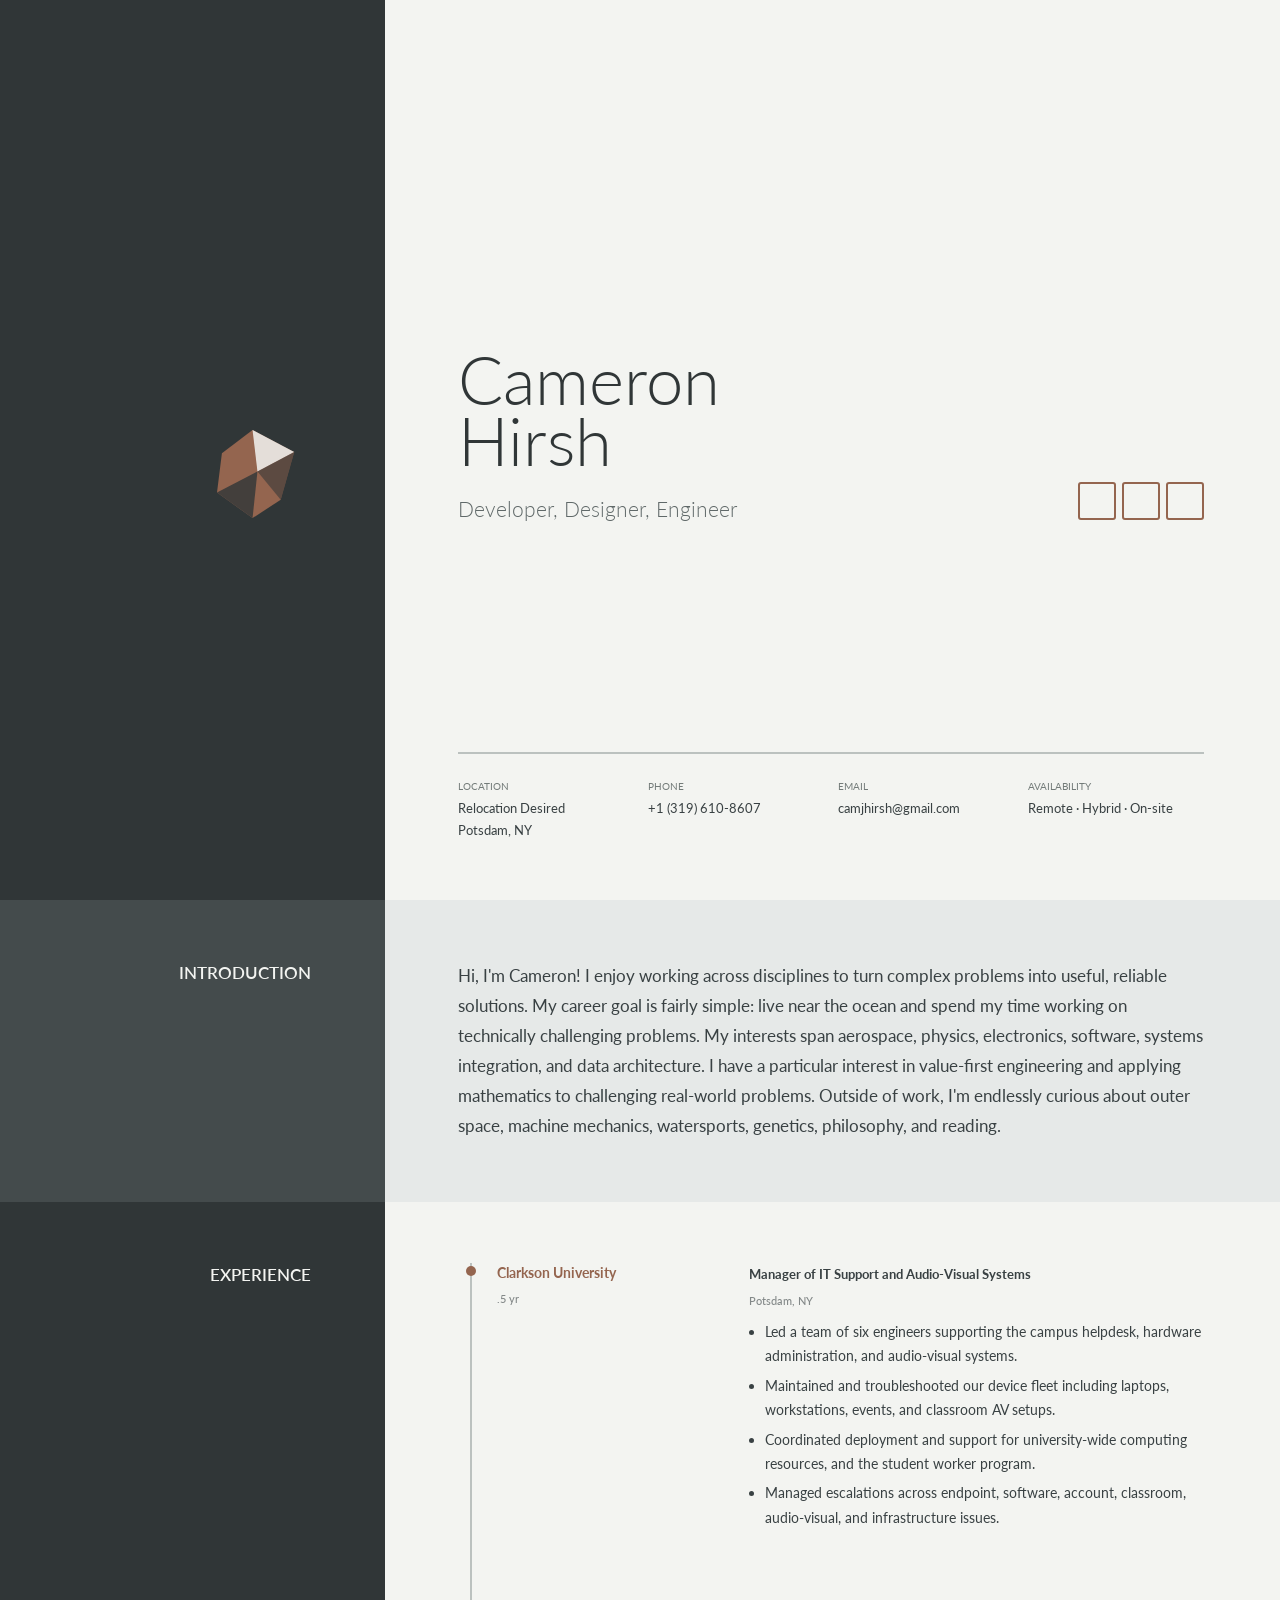
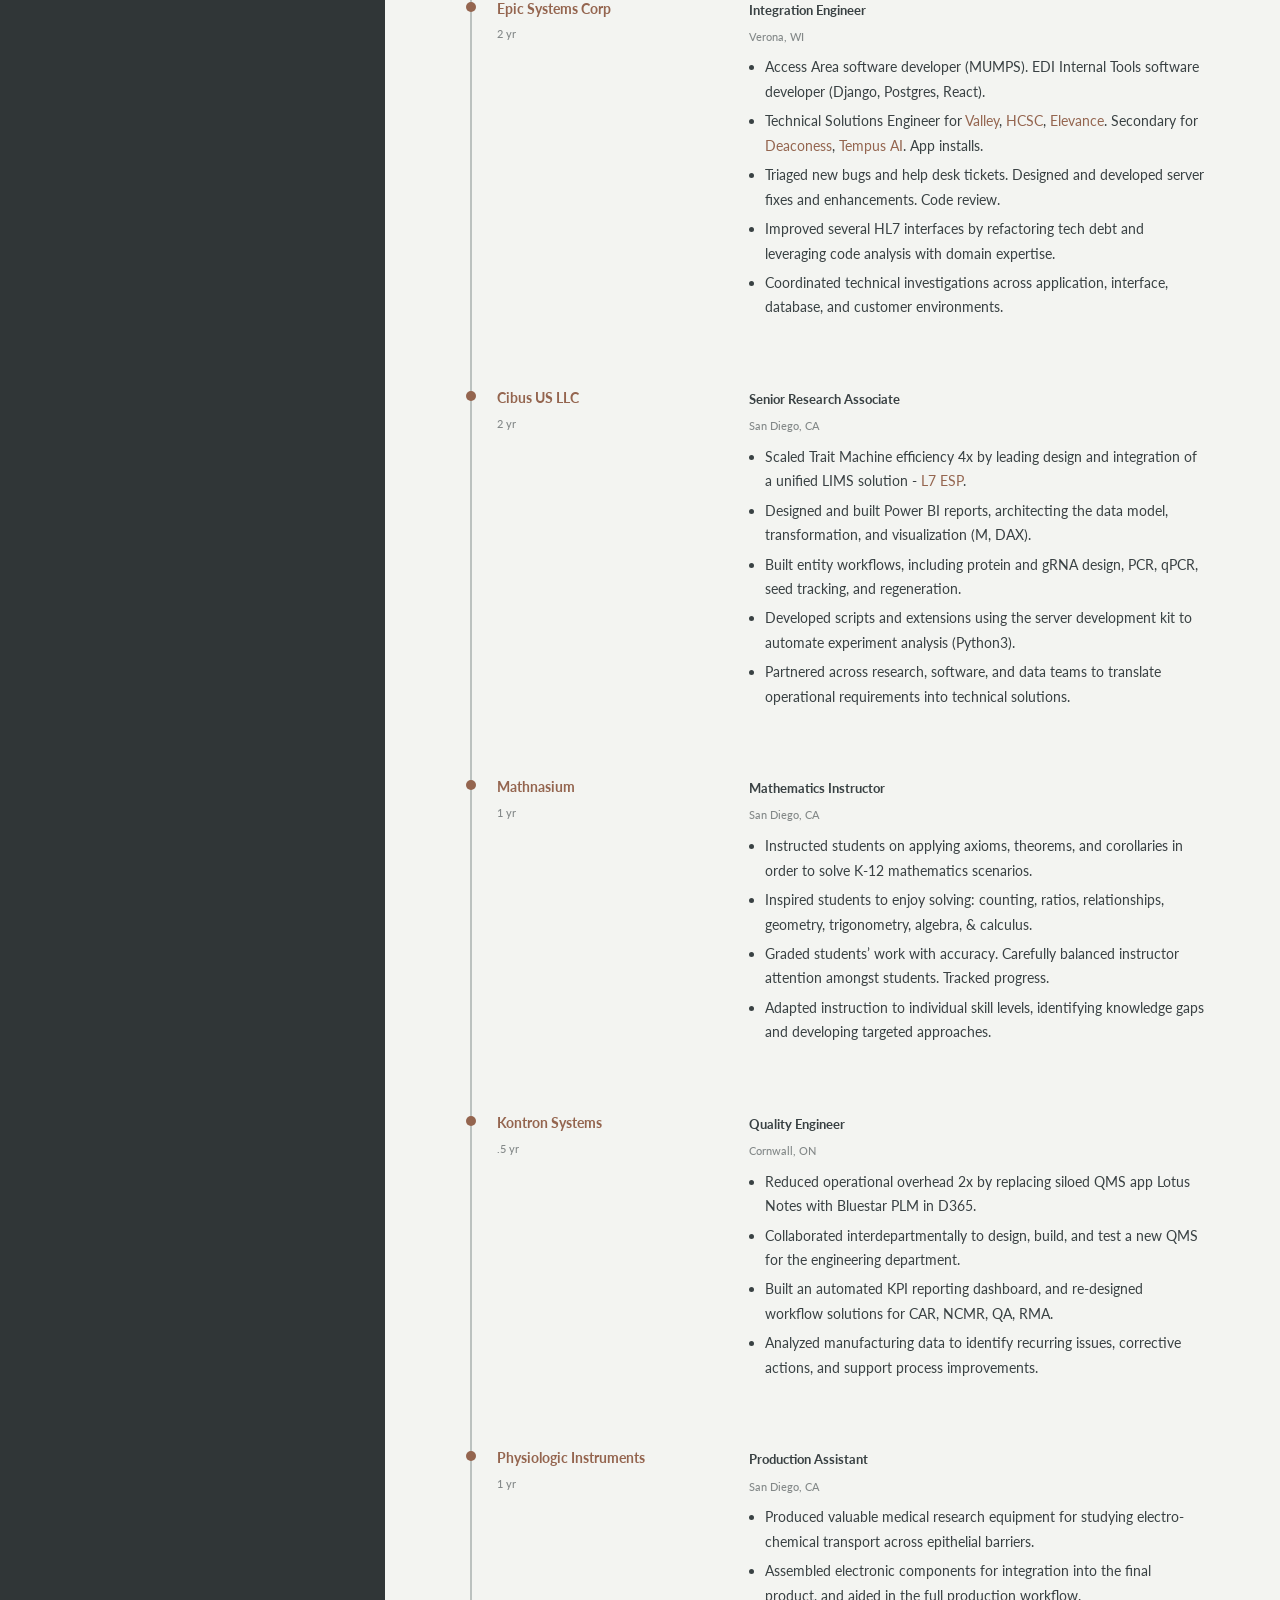
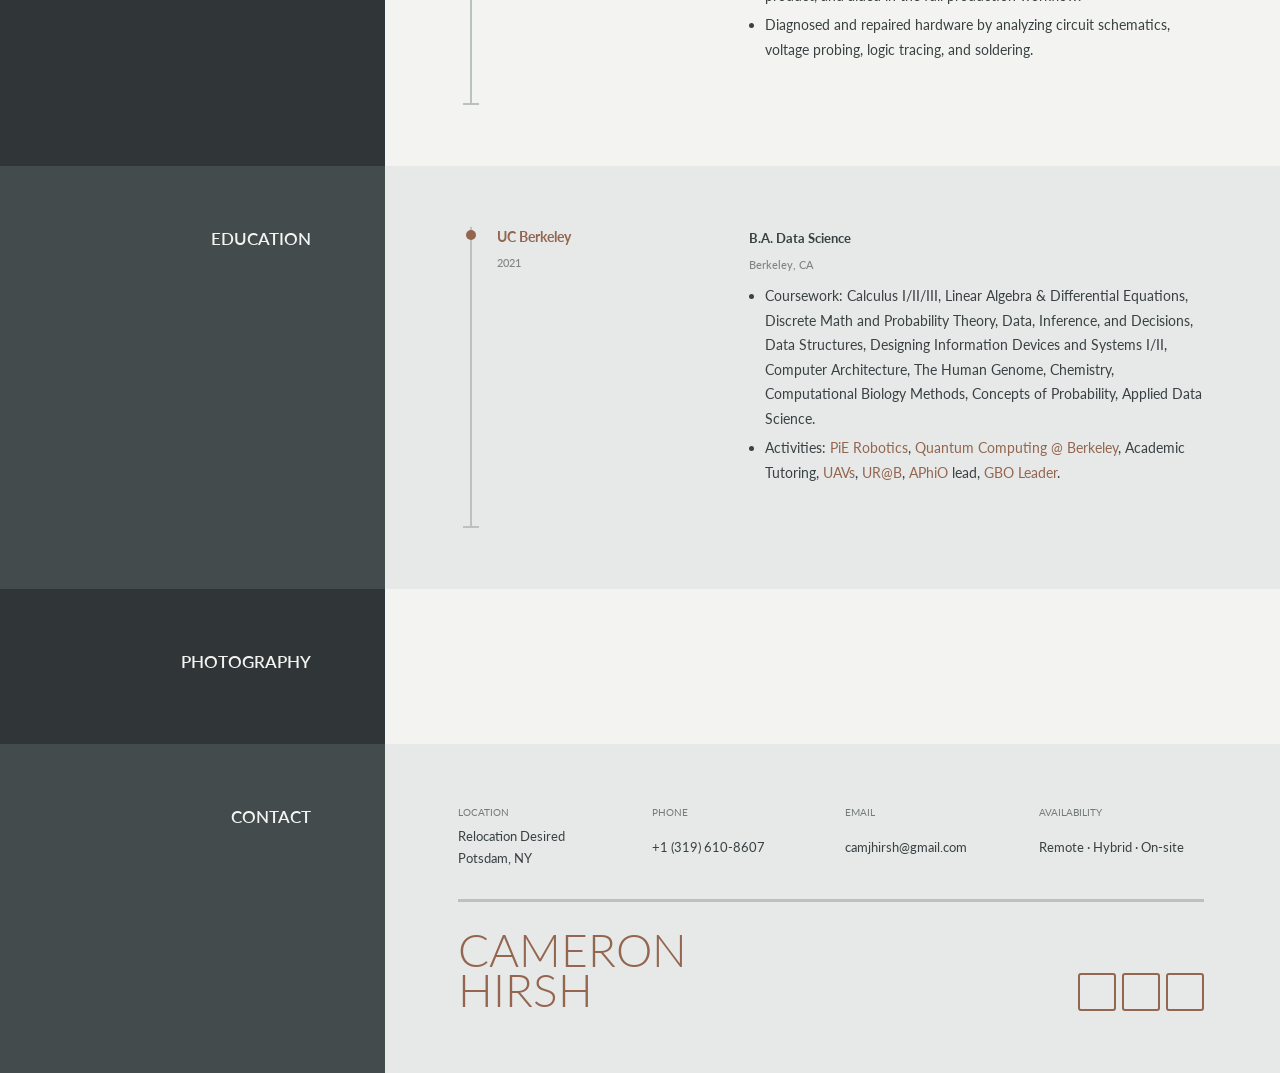
==== commit 83f88410: "favicon added" ====
--- a/assets/html/gallery.html
+++ b/assets/html/gallery.html
@@ -6,6 +6,14 @@
         <meta http-equiv="refresh" content="0; url=../../index.html#photography">
         <meta name="description" content="Photography | Cameron Hirsh">
         <title>Photography | Cameron Hirsh</title>
+
+        <link rel="icon" href="../favicons/favicon.svg" type="image/svg+xml">
+        <link rel="icon" href="../favicons/favicon.ico" sizes="any">
+        <link rel="icon" href="../favicons/favicon-16x16.png" sizes="16x16" type="image/png">
+        <link rel="icon" href="../favicons/favicon-32x32.png" sizes="32x32" type="image/png">
+        <link rel="icon" href="../favicons/favicon-48x48.png" sizes="48x48" type="image/png">
+        <link rel="apple-touch-icon" href="../favicons/apple-touch-icon.png">
+        <link rel="manifest" href="../favicons/site.webmanifest">
 
         <link href="https://fonts.googleapis.com/css?family=Lato:300,400,700,900&display=swap" rel="stylesheet">
         <link rel="stylesheet" href="../plugins/font-awesome/css/fontawesome.min.css">
